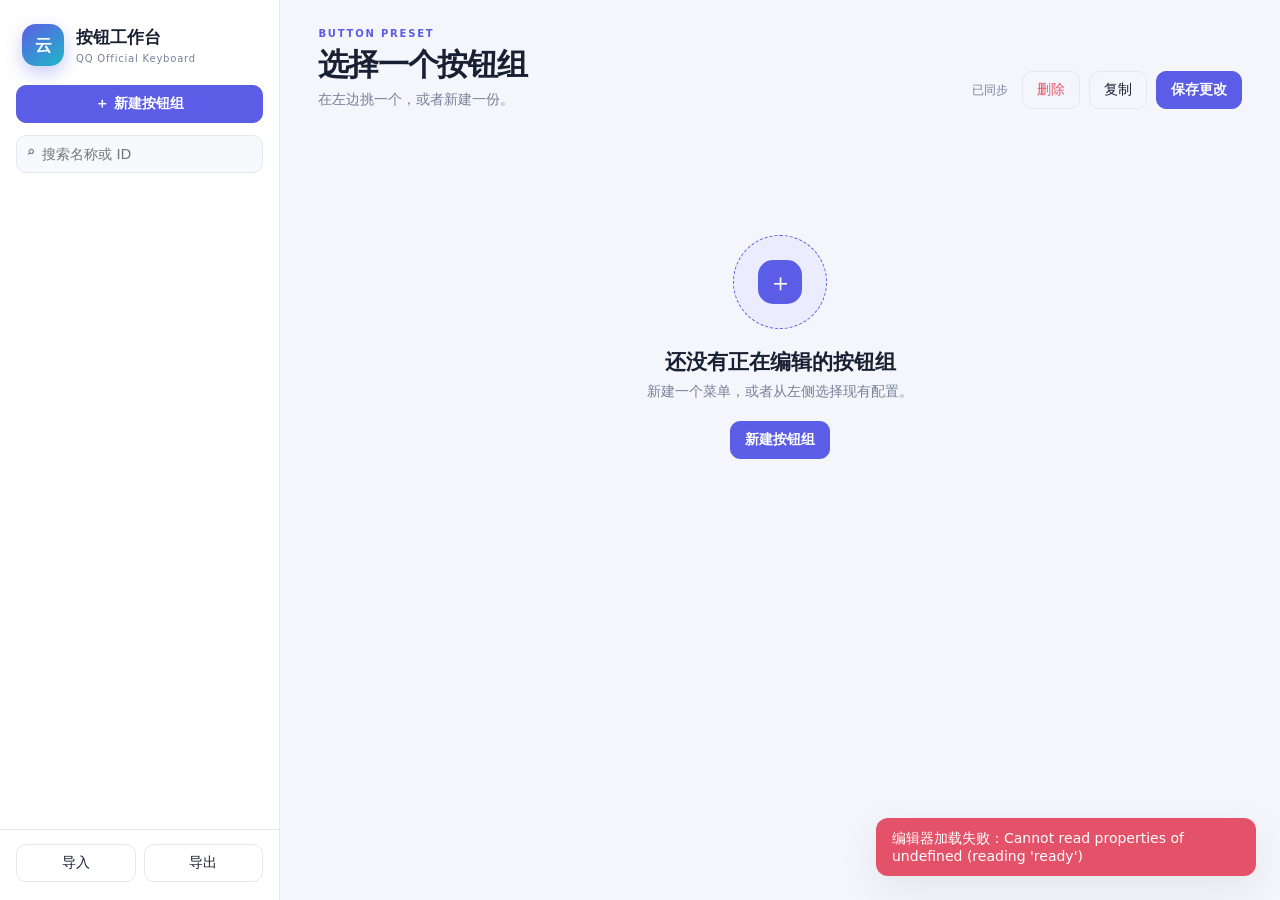
==== pages/button-studio/index.html @ 5c3b887e "feat: 新增素材库与选择用户，调整直接调用提示词限制 素材库 - 新增“素材库”插件页面：上传、查看、删除 QQ 官方素材库图片，显示额度与过期时间，上传后复制 qqbot-media:// 链接" ====
<!doctype html>
<html lang="zh-CN">
  <head>
    <meta charset="utf-8" />
    <meta name="viewport" content="width=device-width, initial-scale=1" />
    <title>按钮工作台</title>
    <link rel="stylesheet" href="./style.css" />
  </head>
  <body>
    <div class="app-shell">
      <aside class="sidebar">
        <div class="brand">
          <span class="brand-mark">云</span>
          <div>
            <strong>按钮工作台</strong>
            <small>QQ Official Keyboard</small>
          </div>
        </div>

        <div class="sidebar-actions">
          <button class="primary full" id="new-preset">＋ 新建按钮组</button>
          <label class="search-wrap">
            <span>⌕</span>
            <input id="search" placeholder="搜索名称或 ID" />
          </label>
        </div>

        <div class="preset-list" id="preset-list"></div>

        <div class="sidebar-footer">
          <button class="ghost" id="import-button">导入</button>
          <button class="ghost" id="export-button">导出</button>
          <input id="import-file" type="file" accept="application/json,.json" hidden />
        </div>
      </aside>

      <main class="workspace">
        <header class="topbar">
          <div>
            <div class="eyebrow">BUTTON PRESET</div>
            <h1 id="page-title">选择一个按钮组</h1>
            <p id="page-subtitle">在左边挑一个，或者新建一份。</p>
          </div>
          <div class="top-actions">
            <span class="save-state" id="save-state">已同步</span>
            <button class="danger ghost" id="delete-preset">删除</button>
            <button class="ghost" id="duplicate-preset">复制</button>
            <button class="primary" id="save-preset">保存更改</button>
          </div>
        </header>

        <div class="empty-state" id="empty-state">
          <div class="empty-orbit"><span>＋</span></div>
          <h2>还没有正在编辑的按钮组</h2>
          <p>新建一个菜单，或者从左侧选择现有配置。</p>
          <button class="primary" id="empty-new">新建按钮组</button>
        </div>

        <div class="editor-layout hidden" id="editor-layout">
          <section class="canvas-column">
            <div class="panel preset-fields">
              <div class="panel-heading">
                <div>
                  <span class="step">01</span>
                  <h2>基本信息</h2>
                </div>
                <div class="toggle-row">
                  <label class="switch-line">
                    <input id="preset-enabled" type="checkbox" />
                    <span>启用</span>
                  </label>
                  <label class="switch-line llm-switch">
                    <input id="preset-llm" type="checkbox" />
                    <span>允许 LLM 调用</span>
                  </label>
                </div>
              </div>
              <div class="field-grid">
                <label>
                  <span>按钮组名称</span>
                  <input id="preset-name" maxlength="64" placeholder="例如：群管理菜单" />
                </label>
                <label>
                  <span>按钮组 ID</span>
                  <input id="preset-id" maxlength="48" placeholder="group_menu" />
                </label>
                <label class="wide">
                  <span>用途说明</span>
                  <input id="preset-description" maxlength="240" placeholder="只在管理页和 LLM 工具说明里显示" />
                </label>
                <label class="wide">
                  <span>自定义指令（一行一个）</span>
                  <textarea id="preset-triggers" rows="2" placeholder="/导航&#10;/菜单"></textarea>
                </label>
                <label class="wide">
                  <span>Markdown 消息正文</span>
                  <textarea id="preset-content" maxlength="2000" rows="7" placeholder="# 欢迎使用&#10;**请选择下面的功能**"></textarea>
                  <small>用 <code>{{at}}</code> 艾特发起菜单的用户，OpenID 自动获取。预览支持 QQ 蓝字指令、艾特及子频道标签，悬停查看说明；表情显示为占位，实际效果以 QQ 为准。</small>
                </label>
                <div class="wide image-insert-row">
                  <button type="button" id="insert-mention">插入艾特发起用户</button>
                </div>
                <details class="wide command-insert">
                  <summary>插入蓝字快捷指令</summary>
                  <div class="field-grid">
                    <label class="wide">
                      <span>点击行为</span>
                      <select id="command-tag-type">
                        <option value="input">填入输入框（用户确认后发送）</option>
                        <option value="enter">直接发送（群聊、文字子频道不支持）</option>
                      </select>
                    </label>
                    <label class="wide">
                      <span>指令内容</span>
                      <input id="command-tag-text" maxlength="100" placeholder="例如：/插件菜单" />
                    </label>
                    <label>
                      <span>显示文字（可选）</span>
                      <input id="command-tag-show" maxlength="100" placeholder="例如：查看更多功能" />
                    </label>
                    <label>
                      <span>引用当前消息</span>
                      <select id="command-tag-reference">
                        <option value="false">不引用</option>
                        <option value="true">引用</option>
                      </select>
                    </label>
                    <div class="wide image-insert-row">
                      <button type="button" id="insert-command-tag">插入指令到正文光标处</button>
                      <small>直接填写中文和符号，会自动编码；直接发送类型不支持显示文字和引用。</small>
                    </div>
                  </div>
                </details>
                <label class="wide">
                  <span>菜单图片 URL（可选）</span>
                  <input id="preset-image-url" type="text" maxlength="1000" placeholder="https://example.com/menu.png" />
                  <small>填写后默认追加在正文末尾；要指定位置，把光标放进正文后点下方按钮。支持公网 HTTPS、素材库链接（qqbot-media://）和本机图片（local://文件名）。</small>
                </label>
                <label>
                  <span>图片宽度（像素）</span>
                  <input id="preset-image-width" type="number" min="1" max="4096" value="600" />
                </label>
                <label>
                  <span>图片高度（像素）</span>
                  <input id="preset-image-height" type="number" min="1" max="4096" value="300" />
                </label>
                <div class="wide image-insert-row">
                  <button type="button" id="pick-image">从素材库选择</button>
                  <button type="button" id="insert-image">插入图片到正文光标处</button>
                  <small>插入后会清空上面的 URL 输入框，避免同一张图重复显示。</small>
                </div>
              </div>
            </div>

            <div class="panel keyboard-panel">
              <div class="panel-heading">
                <div>
                  <span class="step">02</span>
                  <h2>按钮布局</h2>
                </div>
                <span class="limit-badge" id="limit-badge">最多 5 × 5</span>
              </div>
              <p class="panel-hint">点每行末尾的“＋ 按钮”新增按钮；选中按钮后，在“点击动作”里选择发送指令或原生回调。拖动按钮可换行。</p>
              <div class="phone-stage">
                <div class="phone-card">
                  <div class="message-preview markdown-preview" id="message-preview"></div>
                  <div class="keyboard-preview" id="keyboard-preview"></div>
                  <button class="add-row" id="add-row">＋ 添加一行</button>
                </div>
              </div>
            </div>

            <div class="usage-card">
              <div>
                <span class="usage-label">聊天中发送</span>
                <code id="usage-command">请先填写自定义指令</code>
              </div>
              <button class="copy-button" id="copy-command">复制</button>
            </div>
          </section>

          <aside class="inspector panel">
            <div class="inspector-empty" id="inspector-empty">
              <div class="inspector-icon">↖</div>
              <h3>选择一个按钮</h3>
              <p>点预览中的按钮，在这里编辑它的动作和权限。</p>
            </div>

            <div class="inspector-content hidden" id="inspector-content">
              <div class="inspector-title">
                <div>
                  <span class="step">03</span>
                  <h2>按钮设置</h2>
                </div>
                <button class="icon-danger" id="delete-button" title="删除按钮">×</button>
              </div>

              <div class="field-stack">
                <label>
                  <span>按钮文字</span>
                  <input id="button-label" maxlength="32" />
                </label>
                <label>
                  <span>点击后文字</span>
                  <input id="button-visited" maxlength="32" />
                </label>
                <label>
                  <span>视觉样式</span>
                  <select id="button-style">
                    <option value="0">灰色描边</option>
                    <option value="1">蓝色描边</option>
                    <option value="3">红色文字</option>
                    <option value="4">蓝色背景</option>
                  </select>
                </label>
                <label>
                  <span>点击动作</span>
                  <select id="button-action"></select>
                  <small id="action-hint"></small>
                </label>
                <label>
                  <span id="action-value-label">动作内容</span>
                  <textarea id="button-value" maxlength="1000" rows="4"></textarea>
                </label>
                <label class="switch-line hidden" id="llm-at-wrap">
                  <input id="llm-at-user" type="checkbox" />
                  <span>回复时艾特点击者</span>
                </label>
                <label>
                  <span>谁可以点击</span>
                  <select id="permission-type">
                    <option value="2">所有人</option>
                    <option value="1">仅 QQ 群管理员</option>
                    <option value="11">仅 AstrBot 管理员</option>
                    <option value="10">仅触发者本人</option>
                    <option value="0">指定用户 OpenID</option>
                    <option value="3">指定频道身份组</option>
                  </select>
                </label>
                <label class="hidden" id="permission-values-wrap">
                  <span id="permission-values-label">OpenID，一行一个</span>
                  <textarea id="permission-values" rows="4" placeholder="每行填写一个 ID"></textarea>
                </label>
                <div class="hidden" id="pick-users-wrap">
                  <button type="button" id="pick-users">选择用户</button>
                </div>
              </div>

              <div class="position-tools">
                <span>调整位置</span>
                <div>
                  <button data-move="up">↑ 上一行</button>
                  <button data-move="left">← 左移</button>
                  <button data-move="right">右移 →</button>
                  <button data-move="down">下一行 ↓</button>
                </div>
              </div>
            </div>
          </aside>
        </div>
      </main>
    </div>

    <div class="confirm-overlay hidden" id="confirm-overlay" role="dialog" aria-modal="true" aria-labelledby="confirm-title">
      <div class="confirm-card">
        <h3 id="confirm-title">确认操作</h3>
        <p id="confirm-message"></p>
        <div class="confirm-actions">
          <button type="button" id="confirm-cancel">取消</button>
          <button type="button" class="primary" id="confirm-accept">确定</button>
        </div>
      </div>
    </div>
    <div class="toast" id="toast" role="status"></div>
    <div class="loading" id="loading"><span></span><p>云云正在翻配置……</p></div>
    <script type="module" src="./app.js"></script>
  </body>
</html>
---- pages/button-studio/style.css ----
:root {
  color-scheme: light;
  --bg: #f4f6fb;
  --panel: #ffffff;
  --panel-soft: #f8f9fd;
  --text: #192033;
  --muted: #77809a;
  --line: #e5e8f1;
  --primary: #5b5de6;
  --primary-dark: #4547cc;
  --primary-soft: #ececff;
  --cyan: #20b8c7;
  --danger: #e45269;
  --shadow: 0 12px 38px rgba(32, 42, 79, 0.08);
  --radius: 18px;
}

[data-theme="dark"] {
  color-scheme: dark;
  --bg: #11131a;
  --panel: #191c26;
  --panel-soft: #202431;
  --text: #edf0fb;
  --muted: #929bb5;
  --line: #2d3242;
  --primary: #8587ff;
  --primary-dark: #7274ed;
  --primary-soft: #292b4f;
  --cyan: #41cad8;
  --danger: #ff7085;
  --shadow: 0 15px 45px rgba(0, 0, 0, 0.28);
}

* { box-sizing: border-box; }

body {
  margin: 0;
  min-width: 320px;
  min-height: 100vh;
  overflow-x: hidden;
  background: var(--bg);
  color: var(--text);
  font-family: Inter, "Microsoft YaHei", "PingFang SC", system-ui, sans-serif;
  font-size: 14px;
}

button, input, textarea, select { font: inherit; }
button { cursor: pointer; }

.app-shell { min-height: 100vh; display: grid; grid-template-columns: 280px 1fr; }
.sidebar {
  position: sticky;
  top: 0;
  height: 100vh;
  display: flex;
  flex-direction: column;
  background: var(--panel);
  border-right: 1px solid var(--line);
}

.brand { display: flex; gap: 12px; align-items: center; padding: 24px 22px 19px; }
.brand-mark {
  width: 42px; height: 42px; display: grid; place-items: center;
  border-radius: 14px; color: white; font-size: 17px; font-weight: 800;
  background: linear-gradient(145deg, var(--primary), var(--cyan));
  box-shadow: 0 7px 18px color-mix(in srgb, var(--primary) 32%, transparent);
}
.brand strong { display: block; font-size: 17px; }
.brand small { color: var(--muted); font-size: 10px; letter-spacing: .08em; }
.sidebar-actions { padding: 0 16px 14px; }

button {
  border: 1px solid var(--line); border-radius: 10px; padding: 9px 14px;
  color: var(--text); background: var(--panel); transition: .18s ease;
}
button:hover { transform: translateY(-1px); border-color: color-mix(in srgb, var(--primary) 45%, var(--line)); }
button:active { transform: translateY(0); }
.primary { border-color: var(--primary); background: var(--primary); color: white; font-weight: 700; }
.primary:hover { background: var(--primary-dark); }
.ghost { background: transparent; }
.danger { color: var(--danger); }
.full { width: 100%; }

.search-wrap {
  margin-top: 12px; display: flex; align-items: center; gap: 8px;
  padding: 0 11px; border: 1px solid var(--line); border-radius: 10px;
  background: var(--panel-soft); color: var(--muted);
}
.search-wrap input { width: 100%; padding: 10px 0; border: 0; outline: 0; background: transparent; color: var(--text); }
.preset-list { flex: 1; overflow-y: auto; padding: 2px 10px 18px; }
.preset-item {
  width: 100%; display: grid; grid-template-columns: 34px 1fr auto; gap: 10px;
  align-items: center; margin: 3px 0; padding: 11px 10px; text-align: left;
  border: 0; background: transparent;
}
.preset-item:hover { background: var(--panel-soft); transform: none; }
.preset-item.active { color: var(--primary); background: var(--primary-soft); }
.preset-icon { width: 34px; height: 34px; display: grid; place-items: center; border-radius: 10px; background: var(--panel-soft); }
.preset-item.active .preset-icon { color: white; background: var(--primary); }
.preset-copy { min-width: 0; }
.preset-copy strong, .preset-copy small { display: block; overflow: hidden; text-overflow: ellipsis; white-space: nowrap; }
.preset-copy strong { font-size: 13px; }
.preset-copy small { margin-top: 3px; color: var(--muted); font-size: 10px; }
.status-dot { width: 7px; height: 7px; border-radius: 50%; background: #aab1c2; }
.status-dot.on { background: #31c68b; box-shadow: 0 0 0 3px rgba(49,198,139,.13); }
.sidebar-footer { display: grid; grid-template-columns: 1fr 1fr; gap: 8px; padding: 14px 16px 18px; border-top: 1px solid var(--line); }

.workspace { min-width: 0; padding: 28px clamp(20px, 3vw, 46px) 50px; }
.topbar { display: flex; justify-content: space-between; align-items: flex-end; gap: 20px; max-width: 1380px; margin: 0 auto 24px; }
.eyebrow { color: var(--primary); font-size: 10px; font-weight: 800; letter-spacing: .18em; }
.topbar h1 { margin: 5px 0 5px; font-size: clamp(24px, 2.4vw, 34px); letter-spacing: -.04em; }
.topbar p { margin: 0; color: var(--muted); }
.top-actions { display: flex; gap: 9px; align-items: center; flex-wrap: wrap; justify-content: flex-end; }
.save-state { margin-right: 5px; color: var(--muted); font-size: 12px; }
.save-state.dirty { color: #e89b2f; }

.editor-layout { max-width: 1380px; margin: 0 auto; display: grid; grid-template-columns: minmax(540px, 1fr) 330px; gap: 22px; align-items: start; }
.canvas-column { min-width: 0; display: grid; gap: 20px; }
.panel { border: 1px solid var(--line); border-radius: var(--radius); background: var(--panel); box-shadow: var(--shadow); }
.preset-fields, .keyboard-panel { padding: 22px; }
.panel-heading, .inspector-title { display: flex; align-items: center; justify-content: space-between; gap: 16px; margin-bottom: 19px; }
.panel-heading > div:first-child, .inspector-title > div:first-child { display: flex; align-items: center; gap: 10px; }
.panel h2 { margin: 0; font-size: 17px; }
.step { display: grid; place-items: center; width: 26px; height: 26px; border-radius: 8px; background: var(--primary-soft); color: var(--primary); font-size: 10px; font-weight: 900; }
.toggle-row { display: flex; gap: 15px; }
.switch-line { display: inline-flex; gap: 7px; align-items: center; color: var(--muted); font-size: 12px; }
.switch-line input { accent-color: var(--primary); }
.llm-switch { color: var(--primary); }

.field-grid { display: grid; grid-template-columns: 1fr 1fr; gap: 16px; }
.field-grid .wide { grid-column: 1 / -1; }
.image-insert-row { display: flex; align-items: center; gap: 12px; flex-wrap: wrap; }
.image-insert-row small { color: var(--muted); }
.command-insert { padding: 12px; border: 1px solid var(--line); border-radius: 10px; }
.command-insert summary { cursor: pointer; color: var(--primary); }
.command-insert[open] summary { margin-bottom: 16px; }
label > span, .position-tools > span { display: block; margin-bottom: 7px; color: var(--muted); font-size: 11px; font-weight: 700; }
input, textarea, select {
  width: 100%; border: 1px solid var(--line); border-radius: 10px; padding: 10px 11px;
  outline: 0; color: var(--text); background: var(--panel-soft); resize: vertical;
}
input:focus, textarea:focus, select:focus { border-color: var(--primary); box-shadow: 0 0 0 3px color-mix(in srgb, var(--primary) 13%, transparent); }
.panel-hint { margin: -10px 0 18px 36px; color: var(--muted); font-size: 11px; }
.limit-badge { padding: 5px 9px; border-radius: 20px; color: var(--cyan); background: color-mix(in srgb, var(--cyan) 11%, transparent); font-size: 10px; font-weight: 800; }

.phone-stage { padding: 26px; border-radius: 15px; background: radial-gradient(circle at 50% 0, color-mix(in srgb, var(--primary) 14%, transparent), transparent 55%), var(--panel-soft); }
.phone-card { max-width: 510px; margin: auto; padding: 14px; border-radius: 18px; background: var(--panel); box-shadow: 0 9px 28px rgba(31,40,75,.1); }
.message-preview { min-height: 48px; margin-bottom: 12px; padding: 12px 14px; white-space: pre-wrap; border-radius: 13px 13px 13px 4px; color: var(--text); background: var(--panel-soft); line-height: 1.55; }
.markdown-preview { white-space: normal; overflow-wrap: anywhere; }
.markdown-preview :first-child { margin-top: 0; }
.markdown-preview :last-child { margin-bottom: 0; }
.markdown-preview p, .markdown-preview blockquote, .markdown-preview ul, .markdown-preview ol { margin: 0 0 10px; }
.markdown-preview h1, .markdown-preview h2, .markdown-preview h3 { margin: 10px 0 7px; line-height: 1.3; }
.markdown-preview h1 { font-size: 20px; }
.markdown-preview h2 { font-size: 17px; }
.markdown-preview h3 { font-size: 15px; }
.markdown-preview ul, .markdown-preview ol { padding-left: 22px; }
.markdown-preview blockquote { padding-left: 10px; border-left: 3px solid var(--line); color: var(--muted); }
.markdown-preview img { display: block; max-width: 100%; height: auto; margin: 8px 0; border-radius: 8px; }
.markdown-preview a { color: var(--primary); }
.markdown-preview .qq-tag-preview { color: #1685d9; cursor: help; white-space: pre-wrap; }
.markdown-preview code { padding: 1px 4px; border-radius: 4px; background: var(--panel); }
.keyboard-row { position: relative; display: grid; grid-template-columns: repeat(var(--count), minmax(0, 1fr)); gap: 7px; min-height: 40px; margin: 7px 0; padding: 2px; border-radius: 9px; }
.keyboard-row.drag-over { outline: 2px dashed var(--primary); background: var(--primary-soft); }
.preview-button { min-width: 0; overflow: hidden; text-overflow: ellipsis; white-space: nowrap; padding: 9px 7px; border-radius: 8px; font-size: 12px; }
.preview-button.style-0 { border-color: #bcc2cf; color: var(--text); background: transparent; }
.preview-button.style-1 { border-color: #4e8cf5; color: #397ae4; background: transparent; }
.preview-button.style-3 { border-color: #e8a2ab; color: #df4c61; background: transparent; }
.preview-button.style-4 { border-color: #4e8cf5; color: white; background: #4e8cf5; }
.preview-button.selected { outline: 3px solid color-mix(in srgb, var(--primary) 23%, transparent); outline-offset: 1px; }
.row-add { display: grid; place-items: center; min-height: 38px; padding: 0; border-style: dashed; color: var(--muted); background: transparent; }
.add-row { width: 100%; margin-top: 9px; border-style: dashed; color: var(--primary); background: var(--primary-soft); }

.usage-card { display: flex; justify-content: space-between; align-items: center; gap: 16px; padding: 16px 19px; border: 1px solid var(--line); border-radius: 14px; background: var(--panel); }
.usage-label { display: block; margin-bottom: 5px; color: var(--muted); font-size: 10px; font-weight: 700; }
.usage-card code { color: var(--primary); }
.copy-button { padding: 7px 11px; }

.inspector { position: sticky; top: 22px; min-height: 470px; padding: 21px; }
.inspector-empty { min-height: 420px; display: flex; flex-direction: column; justify-content: center; align-items: center; text-align: center; color: var(--muted); }
.inspector-empty h3 { margin: 12px 0 5px; color: var(--text); }
.inspector-empty p { max-width: 210px; margin: 0; line-height: 1.6; font-size: 12px; }
.inspector-icon { width: 50px; height: 50px; display: grid; place-items: center; border-radius: 16px; color: var(--primary); background: var(--primary-soft); font-size: 24px; }
.icon-danger { width: 30px; height: 30px; padding: 0; border: 0; border-radius: 8px; color: var(--danger); background: color-mix(in srgb, var(--danger) 9%, transparent); font-size: 20px; }
.field-stack { display: grid; gap: 14px; }
.field-stack small { display: block; min-height: 16px; margin-top: 5px; color: var(--muted); font-size: 10px; line-height: 1.5; }
.position-tools { margin-top: 20px; padding-top: 17px; border-top: 1px solid var(--line); }
.position-tools > div { display: grid; grid-template-columns: 1fr 1fr; gap: 7px; }
.position-tools button { padding: 7px 5px; color: var(--muted); font-size: 10px; background: var(--panel-soft); }

.confirm-overlay { position: fixed; z-index: 60; inset: 0; display: grid; place-items: center; padding: 20px; background: rgba(15, 19, 34, .55); }
.confirm-card { width: min(100%, 380px); padding: 23px; border-radius: 16px; background: var(--panel); box-shadow: var(--shadow); }
.confirm-card h3 { margin: 0 0 8px; }
.confirm-card p { margin: 0 0 20px; color: var(--muted); line-height: 1.6; }
.confirm-actions { display: flex; justify-content: flex-end; gap: 9px; }

.empty-state { max-width: 520px; margin: 14vh auto; text-align: center; }
.empty-state h2 { margin: 19px 0 7px; }
.empty-state p { margin: 0 0 20px; color: var(--muted); }
.empty-orbit { width: 94px; height: 94px; display: grid; place-items: center; margin: auto; border: 1px dashed var(--primary); border-radius: 50%; background: var(--primary-soft); }
.empty-orbit span { width: 44px; height: 44px; display: grid; place-items: center; border-radius: 15px; color: white; background: var(--primary); font-size: 25px; }

.toast { position: fixed; z-index: 20; right: 24px; bottom: 24px; max-width: min(380px, calc(100vw - 40px)); padding: 12px 16px; border-radius: 12px; color: white; background: #25304a; box-shadow: var(--shadow); opacity: 0; transform: translateY(15px); pointer-events: none; transition: .22s ease; }
.toast.show { opacity: 1; transform: translateY(0); }
.toast.error { background: var(--danger); }
.loading { position: fixed; z-index: 50; inset: 0; display: grid; place-content: center; justify-items: center; background: var(--bg); }
.loading span { width: 34px; height: 34px; border: 3px solid var(--line); border-top-color: var(--primary); border-radius: 50%; animation: spin .8s linear infinite; }
.loading p { color: var(--muted); }
@keyframes spin { to { transform: rotate(360deg); } }
.hidden { display: none !important; }

@media (max-width: 1280px) {
  .editor-layout { grid-template-columns: 1fr; }
  .inspector { position: static; min-height: 0; }
  .inspector-empty { min-height: 180px; }
}

@media (max-width: 760px) {
  .app-shell { display: block; }
  .sidebar { position: static; width: auto; height: auto; border-right: 0; border-bottom: 1px solid var(--line); }
  .brand { padding: 16px; }
  .sidebar-actions { display: grid; grid-template-columns: 150px 1fr; gap: 9px; padding-bottom: 10px; }
  .search-wrap { margin-top: 0; }
  .preset-list { display: flex; gap: 6px; overflow-x: auto; padding: 0 12px 12px; }
  .preset-item { min-width: 190px; }
  .sidebar-footer { display: none; }
  .workspace { padding: 18px 12px 40px; }
  .topbar { display: block; }
  .top-actions { justify-content: flex-start; margin-top: 16px; }
  .field-grid { grid-template-columns: 1fr; }
  .field-grid .wide { grid-column: auto; }
  .toggle-row { display: grid; gap: 7px; }
  .phone-stage { padding: 12px; }
  .preset-fields, .keyboard-panel, .inspector { padding: 16px; }
}

.media-picker { width: min(100%, 460px); max-height: min(80vh, 620px); overflow-y: auto; }
.media-picker-heading { margin: 14px 0 8px !important; color: var(--text) !important; font-weight: 700; }
.media-picker-list { display: grid; gap: 6px; }
.media-picker-list button { overflow: hidden; text-align: left; text-overflow: ellipsis; white-space: nowrap; }
.media-picker-list small { color: var(--muted); }

#pick-users-wrap { display: flex; justify-content: flex-end; margin-top: -4px; }
.user-picker { width: min(100%, 820px); max-height: min(88vh, 720px); overflow-y: auto; }
.user-picker-hint { margin-bottom: 14px !important; font-size: 12px; }
.user-picker-columns { display: grid; grid-template-columns: minmax(0, 5fr) minmax(0, 7fr); gap: 16px; margin-bottom: 16px; }
.user-picker-column { min-width: 0; }
.user-picker-heading { margin: 0 0 8px !important; color: var(--text) !important; font-weight: 700; }
.user-picker-search { display: flex; gap: 8px; }
.user-picker-search input { flex: 1; min-width: 0; padding: 8px 10px; border: 1px solid var(--line); border-radius: 10px; color: var(--text); background: var(--panel-soft); }
.user-picker-status { display: block; min-height: 18px; margin: 8px 0; color: var(--muted); font-size: 12px; }
.user-picker-list { display: grid; gap: 6px; max-height: 340px; overflow-y: auto; }
.user-picker-item { display: flex; gap: 9px; align-items: center; padding: 8px 10px; border: 1px solid var(--line); border-radius: 10px; background: var(--panel-soft); }
.user-picker-item.selectable { cursor: pointer; }
.user-picker-text { display: grid; flex: 1; min-width: 0; gap: 2px; }
.user-picker-text strong, .user-picker-text small { overflow: hidden; text-overflow: ellipsis; white-space: nowrap; }
.user-picker-text strong { font-size: 13px; }
.user-picker-text small, .user-picker-empty { color: var(--muted); font-size: 11px; }
.user-picker-remove { padding: 2px 8px; }
.user-picker-add { margin-top: 10px; max-width: 100%; overflow: hidden; text-overflow: ellipsis; white-space: nowrap; }
.user-picker-pager { display: flex; gap: 10px; align-items: center; justify-content: center; margin-top: 10px; }
.user-picker-pager small { color: var(--muted); }
@media (max-width: 680px) { .user-picker-columns { grid-template-columns: 1fr; } }
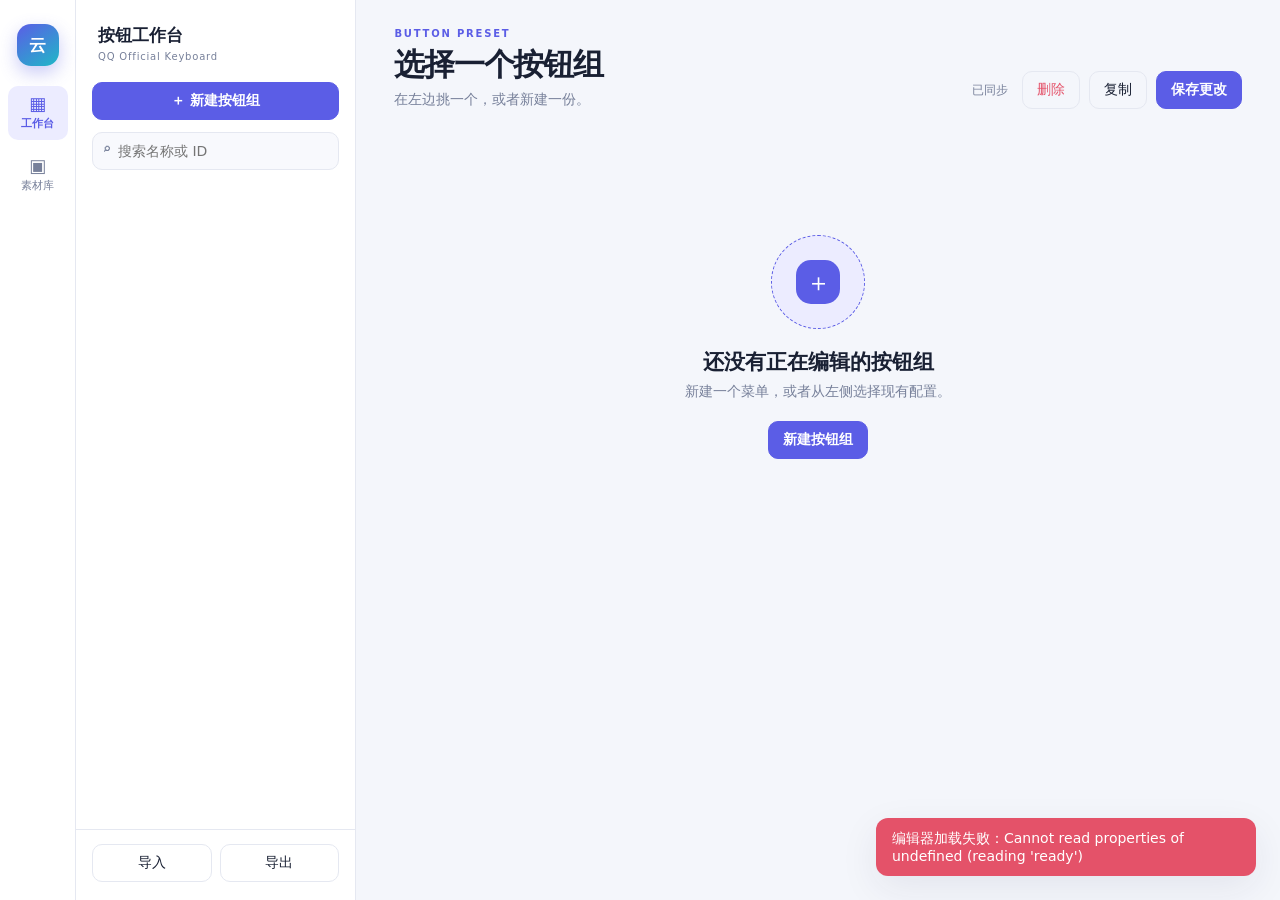
==== commit 5df519a7: "fix: 修复按钮回复艾特与预设正文被替换，合并素材库并改为光标处插入图片 - 直接调用回复与原生回调拒绝语改由 AstrBot 原生消息事件发送：抽出 build_interaction_event" ====
--- a/pages/button-studio/index.html
+++ b/pages/button-studio/index.html
@@ -7,258 +7,360 @@
     <link rel="stylesheet" href="./style.css" />
   </head>
   <body>
-    <div class="app-shell">
-      <aside class="sidebar">
-        <div class="brand">
-          <span class="brand-mark">云</span>
-          <div>
-            <strong>按钮工作台</strong>
-            <small>QQ Official Keyboard</small>
-          </div>
-        </div>
-
-        <div class="sidebar-actions">
-          <button class="primary full" id="new-preset">＋ 新建按钮组</button>
-          <label class="search-wrap">
-            <span>⌕</span>
-            <input id="search" placeholder="搜索名称或 ID" />
-          </label>
-        </div>
-
-        <div class="preset-list" id="preset-list"></div>
-
-        <div class="sidebar-footer">
-          <button class="ghost" id="import-button">导入</button>
-          <button class="ghost" id="export-button">导出</button>
-          <input id="import-file" type="file" accept="application/json,.json" hidden />
-        </div>
-      </aside>
-
-      <main class="workspace">
-        <header class="topbar">
-          <div>
-            <div class="eyebrow">BUTTON PRESET</div>
-            <h1 id="page-title">选择一个按钮组</h1>
-            <p id="page-subtitle">在左边挑一个，或者新建一份。</p>
-          </div>
-          <div class="top-actions">
-            <span class="save-state" id="save-state">已同步</span>
-            <button class="danger ghost" id="delete-preset">删除</button>
-            <button class="ghost" id="duplicate-preset">复制</button>
-            <button class="primary" id="save-preset">保存更改</button>
-          </div>
-        </header>
-
-        <div class="empty-state" id="empty-state">
-          <div class="empty-orbit"><span>＋</span></div>
-          <h2>还没有正在编辑的按钮组</h2>
-          <p>新建一个菜单，或者从左侧选择现有配置。</p>
-          <button class="primary" id="empty-new">新建按钮组</button>
-        </div>
-
-        <div class="editor-layout hidden" id="editor-layout">
-          <section class="canvas-column">
-            <div class="panel preset-fields">
-              <div class="panel-heading">
+    <div class="app-frame">
+      <nav class="nav-rail" aria-label="切换页面">
+        <span class="brand-mark">云</span>
+        <button type="button" class="nav-item active" data-view="studio" aria-pressed="true"><span aria-hidden="true">▦</span>工作台</button>
+        <button type="button" class="nav-item" data-view="media" aria-pressed="false"><span aria-hidden="true">▣</span>素材库</button>
+      </nav>
+      <div class="app-shell" id="studio-view">
+        <aside class="sidebar">
+          <div class="brand">
+            <div>
+              <strong>按钮工作台</strong>
+              <small>QQ Official Keyboard</small>
+            </div>
+          </div>
+
+          <div class="sidebar-actions">
+            <button class="primary full" id="new-preset">＋ 新建按钮组</button>
+            <label class="search-wrap">
+              <span>⌕</span>
+              <input id="search" placeholder="搜索名称或 ID" />
+            </label>
+          </div>
+
+          <div class="preset-list" id="preset-list"></div>
+
+          <div class="sidebar-footer">
+            <button class="ghost" id="import-button">导入</button>
+            <button class="ghost" id="export-button">导出</button>
+            <input id="import-file" type="file" accept="application/json,.json" hidden />
+          </div>
+        </aside>
+
+        <main class="workspace">
+          <header class="topbar">
+            <div>
+              <div class="eyebrow">BUTTON PRESET</div>
+              <h1 id="page-title">选择一个按钮组</h1>
+              <p id="page-subtitle">在左边挑一个，或者新建一份。</p>
+            </div>
+            <div class="top-actions">
+              <span class="save-state" id="save-state">已同步</span>
+              <button class="danger ghost" id="delete-preset">删除</button>
+              <button class="ghost" id="duplicate-preset">复制</button>
+              <button class="primary" id="save-preset">保存更改</button>
+            </div>
+          </header>
+
+          <div class="empty-state" id="empty-state">
+            <div class="empty-orbit"><span>＋</span></div>
+            <h2>还没有正在编辑的按钮组</h2>
+            <p>新建一个菜单，或者从左侧选择现有配置。</p>
+            <button class="primary" id="empty-new">新建按钮组</button>
+          </div>
+
+          <div class="editor-layout hidden" id="editor-layout">
+            <section class="canvas-column">
+              <div class="panel preset-fields">
+                <div class="panel-heading">
+                  <div>
+                    <span class="step">01</span>
+                    <h2>基本信息</h2>
+                  </div>
+                  <div class="toggle-row">
+                    <label class="switch-line">
+                      <input id="preset-enabled" type="checkbox" />
+                      <span>启用</span>
+                    </label>
+                    <label class="switch-line llm-switch">
+                      <input id="preset-llm" type="checkbox" />
+                      <span>允许 LLM 调用</span>
+                    </label>
+                  </div>
+                </div>
+                <div class="field-grid">
+                  <label>
+                    <span>按钮组名称</span>
+                    <input id="preset-name" maxlength="64" placeholder="例如：群管理菜单" />
+                  </label>
+                  <label>
+                    <span>按钮组 ID</span>
+                    <input id="preset-id" maxlength="48" placeholder="group_menu" />
+                  </label>
+                  <label class="wide">
+                    <span>用途说明</span>
+                    <input id="preset-description" maxlength="240" placeholder="只在管理页和 LLM 工具说明里显示" />
+                  </label>
+                  <div class="wide list-block">
+                    <span class="field-label">自定义指令</span>
+                    <div id="preset-triggers"></div>
+                  </div>
+                  <label class="wide">
+                    <span>Markdown 消息正文</span>
+                    <textarea id="preset-content" maxlength="2000" rows="7" placeholder="# 欢迎使用&#10;**请选择下面的功能**"></textarea>
+                    <small>用 <code>{{at}}</code> 艾特发起菜单的用户，OpenID 自动获取。预览支持 QQ 蓝字指令、艾特及子频道标签，悬停查看说明；表情显示为占位，实际效果以 QQ 为准。</small>
+                  </label>
+                  <div class="wide image-insert-row">
+                    <button type="button" id="insert-mention">插入艾特发起用户</button>
+                  </div>
+                  <details class="wide command-insert">
+                    <summary>插入蓝字快捷指令</summary>
+                    <div class="field-grid">
+                      <label class="wide">
+                        <span>点击行为</span>
+                        <select id="command-tag-type">
+                          <option value="input">填入输入框（用户确认后发送）</option>
+                          <option value="enter">直接发送（群聊、文字子频道不支持）</option>
+                        </select>
+                      </label>
+                      <label class="wide">
+                        <span>指令内容</span>
+                        <input id="command-tag-text" maxlength="100" placeholder="例如：/插件菜单" />
+                      </label>
+                      <label>
+                        <span>显示文字（可选）</span>
+                        <input id="command-tag-show" maxlength="100" placeholder="例如：查看更多功能" />
+                      </label>
+                      <label>
+                        <span>引用当前消息</span>
+                        <select id="command-tag-reference">
+                          <option value="false">不引用</option>
+                          <option value="true">引用</option>
+                        </select>
+                      </label>
+                      <div class="wide image-insert-row">
+                        <button type="button" id="insert-command-tag">插入指令到正文光标处</button>
+                        <small>直接填写中文和符号，会自动编码；直接发送类型不支持显示文字和引用。</small>
+                      </div>
+                    </div>
+                  </details>
+                  <details class="wide command-insert" id="image-insert">
+                    <summary>插入图片</summary>
+                    <div class="field-grid">
+                      <div class="wide image-source">
+                        <span class="field-label">图片来源</span>
+                        <div class="segmented" id="image-source-tabs" role="group" aria-label="图片来源">
+                          <button type="button" data-source="url">公网链接</button>
+                          <button type="button" data-source="media">素材库</button>
+                          <button type="button" data-source="local">本机图片</button>
+                        </div>
+                        <div class="image-source-row" data-panel="url">
+                          <input id="preset-image-url" type="text" maxlength="1000" placeholder="https://example.com/menu.png" aria-label="公网图片链接" />
+                        </div>
+                        <div class="image-source-row" data-panel="media">
+                          <input id="preset-image-media" type="text" maxlength="1000" placeholder="qqbot-media://image/v1/…" aria-label="素材库链接" />
+                          <button type="button" id="pick-image">从素材库选择</button>
+                        </div>
+                        <div class="image-source-row" data-panel="local">
+                          <div class="locked-input">
+                            <span class="locked-prefix" title="固定目录，不能更改">🔒 images /</span>
+                            <select id="preset-image-local" aria-label="选择本机图片"></select>
+                          </div>
+                          <button type="button" id="refresh-local">刷新</button>
+                        </div>
+                        <small id="image-source-hint"></small>
+                      </div>
+                      <label>
+                        <span>图片宽度（像素）</span>
+                        <input id="preset-image-width" type="number" min="1" max="4096" value="600" />
+                      </label>
+                      <label>
+                        <span>图片高度（像素）</span>
+                        <input id="preset-image-height" type="number" min="1" max="4096" value="300" />
+                      </label>
+                      <div class="wide image-insert-row">
+                        <button type="button" id="insert-image">插入图片到正文光标处</button>
+                        <small>先在正文里点一下要放图片的位置；插入后会清空这里的选择。</small>
+                      </div>
+                    </div>
+                  </details>
+                </div>
+              </div>
+
+              <div class="panel keyboard-panel">
+                <div class="panel-heading">
+                  <div>
+                    <span class="step">02</span>
+                    <h2>按钮布局</h2>
+                  </div>
+                  <span class="limit-badge" id="limit-badge">最多 5 × 5</span>
+                </div>
+                <p class="panel-hint">点每行末尾的“＋ 按钮”新增按钮；选中按钮后，在“点击动作”里选择发送指令或原生回调。拖动按钮可换行。</p>
+                <div class="phone-stage">
+                  <div class="phone-card">
+                    <div class="message-preview markdown-preview" id="message-preview"></div>
+                    <div class="keyboard-preview" id="keyboard-preview"></div>
+                    <button class="add-row" id="add-row">＋ 添加一行</button>
+                  </div>
+                </div>
+              </div>
+
+              <div class="usage-card">
                 <div>
-                  <span class="step">01</span>
-                  <h2>基本信息</h2>
-                </div>
-                <div class="toggle-row">
-                  <label class="switch-line">
-                    <input id="preset-enabled" type="checkbox" />
-                    <span>启用</span>
-                  </label>
-                  <label class="switch-line llm-switch">
-                    <input id="preset-llm" type="checkbox" />
-                    <span>允许 LLM 调用</span>
-                  </label>
-                </div>
-              </div>
-              <div class="field-grid">
-                <label>
-                  <span>按钮组名称</span>
-                  <input id="preset-name" maxlength="64" placeholder="例如：群管理菜单" />
-                </label>
-                <label>
-                  <span>按钮组 ID</span>
-                  <input id="preset-id" maxlength="48" placeholder="group_menu" />
-                </label>
-                <label class="wide">
-                  <span>用途说明</span>
-                  <input id="preset-description" maxlength="240" placeholder="只在管理页和 LLM 工具说明里显示" />
-                </label>
-                <label class="wide">
-                  <span>自定义指令（一行一个）</span>
-                  <textarea id="preset-triggers" rows="2" placeholder="/导航&#10;/菜单"></textarea>
-                </label>
-                <label class="wide">
-                  <span>Markdown 消息正文</span>
-                  <textarea id="preset-content" maxlength="2000" rows="7" placeholder="# 欢迎使用&#10;**请选择下面的功能**"></textarea>
-                  <small>用 <code>{{at}}</code> 艾特发起菜单的用户，OpenID 自动获取。预览支持 QQ 蓝字指令、艾特及子频道标签，悬停查看说明；表情显示为占位，实际效果以 QQ 为准。</small>
-                </label>
-                <div class="wide image-insert-row">
-                  <button type="button" id="insert-mention">插入艾特发起用户</button>
-                </div>
-                <details class="wide command-insert">
-                  <summary>插入蓝字快捷指令</summary>
-                  <div class="field-grid">
-                    <label class="wide">
-                      <span>点击行为</span>
-                      <select id="command-tag-type">
-                        <option value="input">填入输入框（用户确认后发送）</option>
-                        <option value="enter">直接发送（群聊、文字子频道不支持）</option>
-                      </select>
-                    </label>
-                    <label class="wide">
-                      <span>指令内容</span>
-                      <input id="command-tag-text" maxlength="100" placeholder="例如：/插件菜单" />
-                    </label>
-                    <label>
-                      <span>显示文字（可选）</span>
-                      <input id="command-tag-show" maxlength="100" placeholder="例如：查看更多功能" />
-                    </label>
-                    <label>
-                      <span>引用当前消息</span>
-                      <select id="command-tag-reference">
-                        <option value="false">不引用</option>
-                        <option value="true">引用</option>
-                      </select>
-                    </label>
-                    <div class="wide image-insert-row">
-                      <button type="button" id="insert-command-tag">插入指令到正文光标处</button>
-                      <small>直接填写中文和符号，会自动编码；直接发送类型不支持显示文字和引用。</small>
-                    </div>
-                  </div>
-                </details>
-                <label class="wide">
-                  <span>菜单图片 URL（可选）</span>
-                  <input id="preset-image-url" type="text" maxlength="1000" placeholder="https://example.com/menu.png" />
-                  <small>填写后默认追加在正文末尾；要指定位置，把光标放进正文后点下方按钮。支持公网 HTTPS、素材库链接（qqbot-media://）和本机图片（local://文件名）。</small>
-                </label>
-                <label>
-                  <span>图片宽度（像素）</span>
-                  <input id="preset-image-width" type="number" min="1" max="4096" value="600" />
-                </label>
-                <label>
-                  <span>图片高度（像素）</span>
-                  <input id="preset-image-height" type="number" min="1" max="4096" value="300" />
-                </label>
-                <div class="wide image-insert-row">
-                  <button type="button" id="pick-image">从素材库选择</button>
-                  <button type="button" id="insert-image">插入图片到正文光标处</button>
-                  <small>插入后会清空上面的 URL 输入框，避免同一张图重复显示。</small>
-                </div>
-              </div>
-            </div>
-
-            <div class="panel keyboard-panel">
-              <div class="panel-heading">
-                <div>
-                  <span class="step">02</span>
-                  <h2>按钮布局</h2>
-                </div>
-                <span class="limit-badge" id="limit-badge">最多 5 × 5</span>
-              </div>
-              <p class="panel-hint">点每行末尾的“＋ 按钮”新增按钮；选中按钮后，在“点击动作”里选择发送指令或原生回调。拖动按钮可换行。</p>
-              <div class="phone-stage">
-                <div class="phone-card">
-                  <div class="message-preview markdown-preview" id="message-preview"></div>
-                  <div class="keyboard-preview" id="keyboard-preview"></div>
-                  <button class="add-row" id="add-row">＋ 添加一行</button>
-                </div>
-              </div>
-            </div>
-
-            <div class="usage-card">
-              <div>
-                <span class="usage-label">聊天中发送</span>
-                <code id="usage-command">请先填写自定义指令</code>
-              </div>
-              <button class="copy-button" id="copy-command">复制</button>
-            </div>
-          </section>
-
-          <aside class="inspector panel">
-            <div class="inspector-empty" id="inspector-empty">
-              <div class="inspector-icon">↖</div>
-              <h3>选择一个按钮</h3>
-              <p>点预览中的按钮，在这里编辑它的动作和权限。</p>
-            </div>
-
-            <div class="inspector-content hidden" id="inspector-content">
-              <div class="inspector-title">
-                <div>
-                  <span class="step">03</span>
-                  <h2>按钮设置</h2>
-                </div>
-                <button class="icon-danger" id="delete-button" title="删除按钮">×</button>
-              </div>
-
-              <div class="field-stack">
-                <label>
-                  <span>按钮文字</span>
-                  <input id="button-label" maxlength="32" />
-                </label>
-                <label>
-                  <span>点击后文字</span>
-                  <input id="button-visited" maxlength="32" />
-                </label>
-                <label>
-                  <span>视觉样式</span>
-                  <select id="button-style">
-                    <option value="0">灰色描边</option>
-                    <option value="1">蓝色描边</option>
-                    <option value="3">红色文字</option>
-                    <option value="4">蓝色背景</option>
-                  </select>
-                </label>
-                <label>
-                  <span>点击动作</span>
-                  <select id="button-action"></select>
-                  <small id="action-hint"></small>
-                </label>
-                <label>
-                  <span id="action-value-label">动作内容</span>
-                  <textarea id="button-value" maxlength="1000" rows="4"></textarea>
-                </label>
-                <label class="switch-line hidden" id="llm-at-wrap">
-                  <input id="llm-at-user" type="checkbox" />
-                  <span>回复时艾特点击者</span>
-                </label>
-                <label>
-                  <span>谁可以点击</span>
-                  <select id="permission-type">
-                    <option value="2">所有人</option>
-                    <option value="1">仅 QQ 群管理员</option>
-                    <option value="11">仅 AstrBot 管理员</option>
-                    <option value="10">仅触发者本人</option>
-                    <option value="0">指定用户 OpenID</option>
-                    <option value="3">指定频道身份组</option>
-                  </select>
-                </label>
-                <label class="hidden" id="permission-values-wrap">
-                  <span id="permission-values-label">OpenID，一行一个</span>
-                  <textarea id="permission-values" rows="4" placeholder="每行填写一个 ID"></textarea>
-                </label>
-                <div class="hidden" id="pick-users-wrap">
-                  <button type="button" id="pick-users">选择用户</button>
-                </div>
-              </div>
-
-              <div class="position-tools">
-                <span>调整位置</span>
-                <div>
-                  <button data-move="up">↑ 上一行</button>
-                  <button data-move="left">← 左移</button>
-                  <button data-move="right">右移 →</button>
-                  <button data-move="down">下一行 ↓</button>
-                </div>
-              </div>
-            </div>
-          </aside>
-        </div>
-      </main>
+                  <span class="usage-label">聊天中发送</span>
+                  <code id="usage-command">请先填写自定义指令</code>
+                </div>
+                <button class="copy-button" id="copy-command">复制</button>
+              </div>
+            </section>
+
+            <aside class="inspector panel">
+              <div class="inspector-empty" id="inspector-empty">
+                <div class="inspector-icon">↖</div>
+                <h3>选择一个按钮</h3>
+                <p>点预览中的按钮，在这里编辑它的动作和权限。</p>
+              </div>
+
+              <div class="inspector-content hidden" id="inspector-content">
+                <div class="inspector-title">
+                  <div>
+                    <span class="step">03</span>
+                    <h2>按钮设置</h2>
+                  </div>
+                  <button class="icon-danger" id="delete-button" title="删除按钮">×</button>
+                </div>
+
+                <div class="field-stack">
+                  <label>
+                    <span>按钮文字</span>
+                    <input id="button-label" maxlength="32" />
+                  </label>
+                  <label>
+                    <span>点击后文字</span>
+                    <input id="button-visited" maxlength="32" />
+                  </label>
+                  <label>
+                    <span>视觉样式</span>
+                    <select id="button-style">
+                      <option value="0">灰色描边</option>
+                      <option value="1">蓝色描边</option>
+                      <option value="3">红色文字</option>
+                      <option value="4">蓝色背景</option>
+                    </select>
+                  </label>
+                  <label>
+                    <span>点击动作</span>
+                    <select id="button-action"></select>
+                    <small id="action-hint"></small>
+                  </label>
+                  <label>
+                    <span id="action-value-label">动作内容</span>
+                    <textarea id="button-value" maxlength="1000" rows="4"></textarea>
+                  </label>
+                  <label class="switch-line hidden" id="llm-at-wrap">
+                    <input id="llm-at-user" type="checkbox" />
+                    <span>回复时艾特点击者</span>
+                  </label>
+                  <label>
+                    <span>谁可以点击</span>
+                    <select id="permission-type">
+                      <option value="2">所有人</option>
+                      <option value="1">仅 QQ 群管理员</option>
+                      <option value="11">仅 AstrBot 管理员</option>
+                      <option value="10">仅触发者本人</option>
+                      <option value="0">指定用户 OpenID</option>
+                      <option value="3">指定频道身份组</option>
+                    </select>
+                  </label>
+                  <div class="hidden list-block" id="permission-values-wrap">
+                    <span class="field-label" id="permission-values-label">指定用户 OpenID</span>
+                    <div id="permission-values"></div>
+                  </div>
+                  <label class="switch-line hidden" id="intercept-wrap">
+                    <input id="permission-intercept" type="checkbox" />
+                    <span>由插件拦截：所有人都能点，没权限的人收到拒绝语</span>
+                  </label>
+                  <div class="hidden list-block" id="deny-wrap">
+                    <span class="field-label">拒绝语（随机发一条）</span>
+                    <div id="deny-replies"></div>
+                    <small id="deny-hint"></small>
+                  </div>
+                </div>
+
+                <div class="position-tools">
+                  <span>调整位置</span>
+                  <div>
+                    <button data-move="up">↑ 上一行</button>
+                    <button data-move="left">← 左移</button>
+                    <button data-move="right">右移 →</button>
+                    <button data-move="down">下一行 ↓</button>
+                  </div>
+                </div>
+              </div>
+            </aside>
+          </div>
+        </main>
+      </div>
+
+      <div class="app-shell hidden" id="media-view">
+        <aside class="sidebar">
+          <div class="brand">
+            <div>
+              <strong>素材库</strong>
+              <small>QQ Media Library</small>
+            </div>
+          </div>
+          <div class="sidebar-actions ml-actions">
+            <input id="ml-upload-input" type="file" accept="image/png,image/jpeg,image/gif,image/webp" hidden />
+            <button type="button" class="primary full" id="ml-upload">＋ 上传图片</button>
+            <label class="ml-bot hidden" id="ml-bot-wrap">
+              <span>上传到机器人</span>
+              <select id="ml-bot-select" aria-label="选择机器人"></select>
+            </label>
+          </div>
+          <div class="preset-list ml-nav">
+            <button type="button" class="preset-item" data-target="ml-media-section">
+              <span class="preset-icon" aria-hidden="true">☁</span>
+              <span class="preset-copy"><strong>QQ 素材库</strong><small id="ml-quota">已用 - / 100</small></span>
+            </button>
+            <button type="button" class="preset-item" data-target="ml-local-section">
+              <span class="preset-icon" aria-hidden="true">▤</span>
+              <span class="preset-copy"><strong>本机图片</strong><small id="ml-local-count">- 张</small></span>
+            </button>
+          </div>
+          <p class="ml-side-hint">素材链接只对上传它的机器人有效，90 天内没被消息使用会自动过期。</p>
+        </aside>
+
+        <main class="workspace">
+          <header class="topbar">
+            <div>
+              <div class="eyebrow">MEDIA LIBRARY</div>
+              <h1>素材库</h1>
+              <p>上传到 QQ 官方图床后得到素材链接，可直接插入菜单正文，无需公网地址。</p>
+            </div>
+            <div class="top-actions">
+              <button type="button" class="ghost" id="ml-refresh">刷新</button>
+            </div>
+          </header>
+          <div class="ml-content">
+            <section class="panel ml-panel" id="ml-media-section">
+              <div class="ml-heading">
+                <h2>QQ 素材库</h2>
+                <small>链接只对上传它的机器人有效；90 天内没被消息使用会自动过期，每次使用重新计时。</small>
+              </div>
+              <div class="ml-grid" id="ml-media-grid"></div>
+              <div class="ml-empty hidden" id="ml-media-empty">素材库还没有图片，点左上角上传一张吧。</div>
+              <button type="button" class="ml-more hidden" id="ml-more">加载更多</button>
+            </section>
+            <section class="panel ml-panel" id="ml-local-section">
+              <div class="ml-heading">
+                <h2>本机图片</h2>
+                <small>每次发送时临时上传、发完即删，不长期占用素材库额度。</small>
+              </div>
+              <div class="ml-path" title="固定目录，不能更改">
+                <span class="ml-path-lock">🔒 固定目录</span>
+                <code id="ml-local-dir">-</code>
+                <button type="button" id="ml-copy-dir">复制路径</button>
+              </div>
+              <p class="ml-path-hint">目录位置由插件固定，不能更改；把图片直接放进这个文件夹即可，不支持子文件夹。菜单里只需选文件名，<code>local://</code> 前缀会自动加上。</p>
+              <div class="ml-grid" id="ml-local-grid"></div>
+              <div class="ml-empty hidden" id="ml-local-empty">文件夹里还没有图片（支持 png、jpg、gif、webp，单张 10MB 以内）。</div>
+            </section>
+          </div>
+        </main>
+      </div>
     </div>
 
     <div class="confirm-overlay hidden" id="confirm-overlay" role="dialog" aria-modal="true" aria-labelledby="confirm-title">
--- a/pages/button-studio/style.css
+++ b/pages/button-studio/style.css
@@ -11,6 +11,7 @@
   --primary-soft: #ececff;
   --cyan: #20b8c7;
   --danger: #e45269;
+  --warn: #e89b2f;
   --shadow: 0 12px 38px rgba(32, 42, 79, 0.08);
   --radius: 18px;
 }
@@ -28,6 +29,7 @@
   --primary-soft: #292b4f;
   --cyan: #41cad8;
   --danger: #ff7085;
+  --warn: #f2b35b;
   --shadow: 0 15px 45px rgba(0, 0, 0, 0.28);
 }
 
@@ -47,7 +49,22 @@
 button, input, textarea, select { font: inherit; }
 button { cursor: pointer; }
 
-.app-shell { min-height: 100vh; display: grid; grid-template-columns: 280px 1fr; }
+/* 最左侧的视图切换栏：工作台 / 素材库，切换时侧边栏和主区域一起换。 */
+.app-frame { min-height: 100vh; display: grid; grid-template-columns: 76px minmax(0, 1fr); }
+.nav-rail {
+  position: sticky; top: 0; z-index: 5; height: 100vh;
+  display: flex; flex-direction: column; align-items: center; gap: 8px;
+  padding: 24px 0; background: var(--panel); border-right: 1px solid var(--line);
+}
+.nav-rail .brand-mark { margin-bottom: 12px; }
+.nav-item {
+  width: 60px; display: grid; justify-items: center; gap: 3px; padding: 9px 0;
+  border: 0; background: transparent; color: var(--muted); font-size: 11px;
+}
+.nav-item span { font-size: 18px; line-height: 1; }
+.nav-item:hover { transform: none; color: var(--text); background: var(--panel-soft); }
+.nav-item.active { color: var(--primary); background: var(--primary-soft); font-weight: 700; }
+.app-shell { min-height: 100vh; display: grid; grid-template-columns: 280px minmax(0, 1fr); }
 .sidebar {
   position: sticky;
   top: 0;
@@ -75,6 +92,7 @@
 }
 button:hover { transform: translateY(-1px); border-color: color-mix(in srgb, var(--primary) 45%, var(--line)); }
 button:active { transform: translateY(0); }
+button:disabled { cursor: not-allowed; opacity: .55; transform: none; }
 .primary { border-color: var(--primary); background: var(--primary); color: white; font-weight: 700; }
 .primary:hover { background: var(--primary-dark); }
 .ghost { background: transparent; }
@@ -125,6 +143,9 @@
 .toggle-row { display: flex; gap: 15px; }
 .switch-line { display: inline-flex; gap: 7px; align-items: center; color: var(--muted); font-size: 12px; }
 .switch-line input { accent-color: var(--primary); }
+.switch-line > span { display: inline; margin: 0; color: inherit; font-size: inherit; font-weight: inherit; }
+/* 全局输入框是整行宽度，勾选框需要恢复原始尺寸，否则会挤掉旁边的文字。 */
+input[type="checkbox"] { width: auto; flex: none; padding: 0; accent-color: var(--primary); }
 .llm-switch { color: var(--primary); }
 
 .field-grid { display: grid; grid-template-columns: 1fr 1fr; gap: 16px; }
@@ -216,6 +237,11 @@
 }
 
 @media (max-width: 760px) {
+  .app-frame { display: block; }
+  .nav-rail { height: auto; flex-direction: row; gap: 6px; padding: 8px 12px; border-right: 0; border-bottom: 1px solid var(--line); }
+  .nav-rail .brand-mark { width: 34px; height: 34px; margin: 0 6px 0 0; border-radius: 11px; font-size: 14px; }
+  .nav-item { width: auto; display: flex; gap: 6px; padding: 8px 12px; font-size: 13px; }
+  .nav-item span { font-size: 14px; }
   .app-shell { display: block; }
   .sidebar { position: static; width: auto; height: auto; border-right: 0; border-bottom: 1px solid var(--line); }
   .brand { padding: 16px; }
@@ -234,13 +260,46 @@
   .preset-fields, .keyboard-panel, .inspector { padding: 16px; }
 }
 
-.media-picker { width: min(100%, 460px); max-height: min(80vh, 620px); overflow-y: auto; }
-.media-picker-heading { margin: 14px 0 8px !important; color: var(--text) !important; font-weight: 700; }
-.media-picker-list { display: grid; gap: 6px; }
-.media-picker-list button { overflow: hidden; text-align: left; text-overflow: ellipsis; white-space: nowrap; }
-.media-picker-list small { color: var(--muted); }
-
-#pick-users-wrap { display: flex; justify-content: flex-end; margin-top: -4px; }
+.media-picker { width: min(100%, 640px); max-height: min(85vh, 680px); overflow-y: auto; }
+.media-picker-head { display: flex; gap: 12px; align-items: center; justify-content: space-between; margin-bottom: 6px; }
+.media-picker-head h3 { margin: 0 !important; }
+.media-picker-bot { width: auto; max-width: 60%; }
+.media-picker-status { display: block; min-height: 18px; margin: 6px 0 10px; color: var(--muted); font-size: 12px; }
+.media-picker-grid { display: grid; grid-template-columns: repeat(auto-fill, minmax(140px, 1fr)); gap: 10px; margin-bottom: 16px; }
+.media-picker-item { display: grid; gap: 4px; padding: 8px; text-align: left; }
+.media-picker-item strong { overflow: hidden; text-overflow: ellipsis; white-space: nowrap; font-size: 12px; }
+.media-picker-item small { color: var(--muted); font-size: 11px; }
+.media-picker-item.soon small { color: #e89b2f; }
+.media-picker-item.expired { cursor: not-allowed; opacity: .6; }
+.media-picker-item.expired small { color: var(--danger); font-weight: 700; }
+.media-picker-item.expired:hover { transform: none; border-color: var(--line); }
+.media-picker-thumb { display: grid; place-items: center; aspect-ratio: 4 / 3; overflow: hidden; border-radius: 8px; background: var(--panel-soft); }
+.media-picker-thumb img { width: 100%; height: 100%; object-fit: contain; }
+
+/* 列表字段：页面上用标签预览，弹窗里逐条编辑。 */
+.list-block > .field-label { display: block; margin-bottom: 7px; }
+.list-field { display: flex; gap: 10px; align-items: center; justify-content: space-between; min-height: 42px; padding: 7px 8px 7px 11px; border: 1px solid var(--line); border-radius: 10px; background: var(--panel-soft); }
+.list-field-preview { display: flex; flex: 1; flex-wrap: wrap; gap: 6px; min-width: 0; }
+.list-field-empty { color: var(--muted); font-size: 12px; }
+.list-chip { max-width: 100%; overflow: hidden; padding: 3px 8px; border-radius: 6px; background: var(--primary-soft); color: var(--primary); font-size: 11px; font-weight: 700; text-overflow: ellipsis; white-space: nowrap; }
+.list-chip.more { background: var(--line); color: var(--muted); }
+.list-field-actions { display: flex; flex: none; gap: 6px; }
+.list-field-actions button { padding: 6px 11px; font-size: 12px; }
+.list-dialog { width: min(100%, 560px); max-height: min(85vh, 640px); display: flex; flex-direction: column; }
+.list-dialog-hint { margin-bottom: 14px !important; font-size: 12px; }
+.list-dialog-add { display: flex; gap: 8px; }
+.list-dialog-add input { flex: 1; min-width: 0; padding: 8px 10px; }
+.list-dialog-add button, .list-dialog-batch-actions button { flex: none; white-space: nowrap; }
+.list-dialog-batch { display: grid; gap: 8px; margin-top: 10px; }
+.list-dialog-batch-actions { display: flex; justify-content: flex-end; gap: 8px; }
+.list-dialog-status { display: block; margin: 10px 0 6px; color: var(--muted); font-size: 11px; }
+.list-dialog-items { display: grid; flex: 1; gap: 6px; min-height: 120px; max-height: 340px; margin-bottom: 16px; overflow-y: auto; align-content: start; }
+.list-dialog-item { display: flex; gap: 6px; align-items: center; }
+.list-dialog-item input { flex: 1; min-width: 0; padding: 7px 10px; }
+.list-dialog-text { flex: 1; min-width: 0; padding: 8px 11px; overflow: hidden; text-align: left; text-overflow: ellipsis; white-space: nowrap; background: var(--panel-soft); }
+.list-dialog-icon { flex: none; width: 32px; padding: 6px 0; color: var(--muted); }
+.list-dialog-icon:hover { color: var(--danger); }
+.list-dialog-empty { padding: 30px 10px; color: var(--muted); font-size: 12px; text-align: center; }
 .user-picker { width: min(100%, 820px); max-height: min(88vh, 720px); overflow-y: auto; }
 .user-picker-hint { margin-bottom: 14px !important; font-size: 12px; }
 .user-picker-columns { display: grid; grid-template-columns: minmax(0, 5fr) minmax(0, 7fr); gap: 16px; margin-bottom: 16px; }
@@ -261,3 +320,58 @@
 .user-picker-pager { display: flex; gap: 10px; align-items: center; justify-content: center; margin-top: 10px; }
 .user-picker-pager small { color: var(--muted); }
 @media (max-width: 680px) { .user-picker-columns { grid-template-columns: 1fr; } }
+
+.image-source { display: grid; gap: 9px; }
+.field-label { color: var(--muted); font-size: 11px; font-weight: 700; }
+.segmented { display: inline-flex; justify-self: start; overflow: hidden; border: 1px solid var(--line); border-radius: 10px; background: var(--panel-soft); }
+.segmented button { padding: 7px 14px; border: 0; border-radius: 0; background: transparent; color: var(--muted); font-size: 12px; }
+.segmented button + button { border-left: 1px solid var(--line); }
+.segmented button:hover { transform: none; color: var(--text); }
+.segmented button.active { background: var(--primary-soft); color: var(--primary); font-weight: 700; }
+.image-source-row { display: flex; gap: 8px; align-items: stretch; }
+.image-source-row > input { flex: 1; min-width: 0; }
+.image-source-row > button { white-space: nowrap; }
+.locked-input { display: flex; flex: 1; min-width: 0; overflow: hidden; border: 1px solid var(--line); border-radius: 10px; background: var(--panel-soft); }
+.locked-input:focus-within { border-color: var(--primary); }
+.locked-prefix { display: flex; align-items: center; padding: 0 11px; border-right: 1px solid var(--line); background: var(--bg); color: var(--muted); font-family: ui-monospace, Consolas, monospace; font-size: 12px; white-space: nowrap; user-select: none; cursor: not-allowed; }
+.locked-input select { flex: 1; min-width: 0; border: 0; border-radius: 0; box-shadow: none !important; font-family: ui-monospace, Consolas, monospace; }
+#image-source-hint { color: var(--muted); font-size: 11px; line-height: 1.6; word-break: break-all; }
+/* 结果区固定最小高度，搜索结果变少或为空时弹窗不跟着忽高忽低。 */
+.user-picker-results { min-height: 300px; align-content: start; }
+
+/* 素材库视图 */
+.ml-actions { display: grid; gap: 10px; }
+.ml-bot { display: grid; gap: 5px; color: var(--muted); font-size: 12px; }
+.ml-nav .preset-item small.full { color: var(--danger); font-weight: 700; }
+.ml-side-hint { margin: 0; padding: 14px 18px 20px; border-top: 1px solid var(--line); color: var(--muted); font-size: 11px; line-height: 1.6; }
+.ml-content { display: grid; grid-template-columns: minmax(0, 1fr); gap: 20px; max-width: 1380px; margin: 0 auto; }
+.ml-panel { padding: 20px; scroll-margin-top: 16px; }
+.ml-heading { display: grid; gap: 4px; margin-bottom: 14px; }
+.ml-heading small, .ml-path-hint { color: var(--muted); font-size: 12px; line-height: 1.6; }
+.ml-grid { display: grid; grid-template-columns: repeat(auto-fill, minmax(190px, 1fr)); gap: 14px; }
+.ml-card { display: flex; flex-direction: column; min-width: 0; overflow: hidden; border: 1px solid var(--line); border-radius: 14px; background: var(--panel-soft); }
+.ml-thumb { aspect-ratio: 4 / 3; display: grid; place-items: center; background: var(--bg); color: var(--muted); font-size: 12px; }
+.ml-thumb img { width: 100%; height: 100%; object-fit: contain; }
+.ml-card-body { display: grid; gap: 4px; padding: 10px 11px 0; }
+.ml-card-body strong { overflow: hidden; text-overflow: ellipsis; white-space: nowrap; font-size: 13px; }
+.ml-card-body small { color: var(--muted); font-size: 11px; }
+.ml-card-body small.warn { color: var(--warn); }
+.ml-card-body small.danger { color: var(--danger); font-weight: 700; }
+.ml-fixed-prefix { color: var(--muted); font-weight: 400; }
+.ml-card-actions { display: flex; gap: 7px; padding: 10px 11px 11px; }
+.ml-card-actions button { flex: 1; padding: 6px 8px; font-size: 12px; }
+.ml-empty { padding: 26px; border: 1px dashed var(--line); border-radius: 14px; text-align: center; color: var(--muted); }
+.ml-more { display: block; margin: 14px auto 0; }
+.ml-path { display: flex; gap: 8px; align-items: center; margin-bottom: 6px; }
+.ml-path-lock { flex: none; padding: 7px 10px; border-radius: 9px; background: var(--primary-soft); color: var(--primary); font-size: 12px; font-weight: 700; white-space: nowrap; }
+.ml-path code { flex: 1; min-width: 0; overflow-x: auto; padding: 8px 10px; border: 1px dashed var(--line); border-radius: 9px; background: var(--panel-soft); color: var(--muted); white-space: nowrap; font-size: 12px; user-select: all; }
+.ml-path button { flex: none; white-space: nowrap; }
+.ml-path-hint { margin: 0 0 14px; }
+.ml-path-hint code { padding: 1px 5px; border-radius: 5px; background: var(--panel-soft); }
+@media (max-width: 760px) {
+  .ml-nav { display: none; }
+  .ml-side-hint { display: none; }
+  .ml-actions { grid-template-columns: 1fr; }
+  .ml-panel { padding: 16px; }
+  .ml-grid { grid-template-columns: repeat(auto-fill, minmax(150px, 1fr)); }
+}
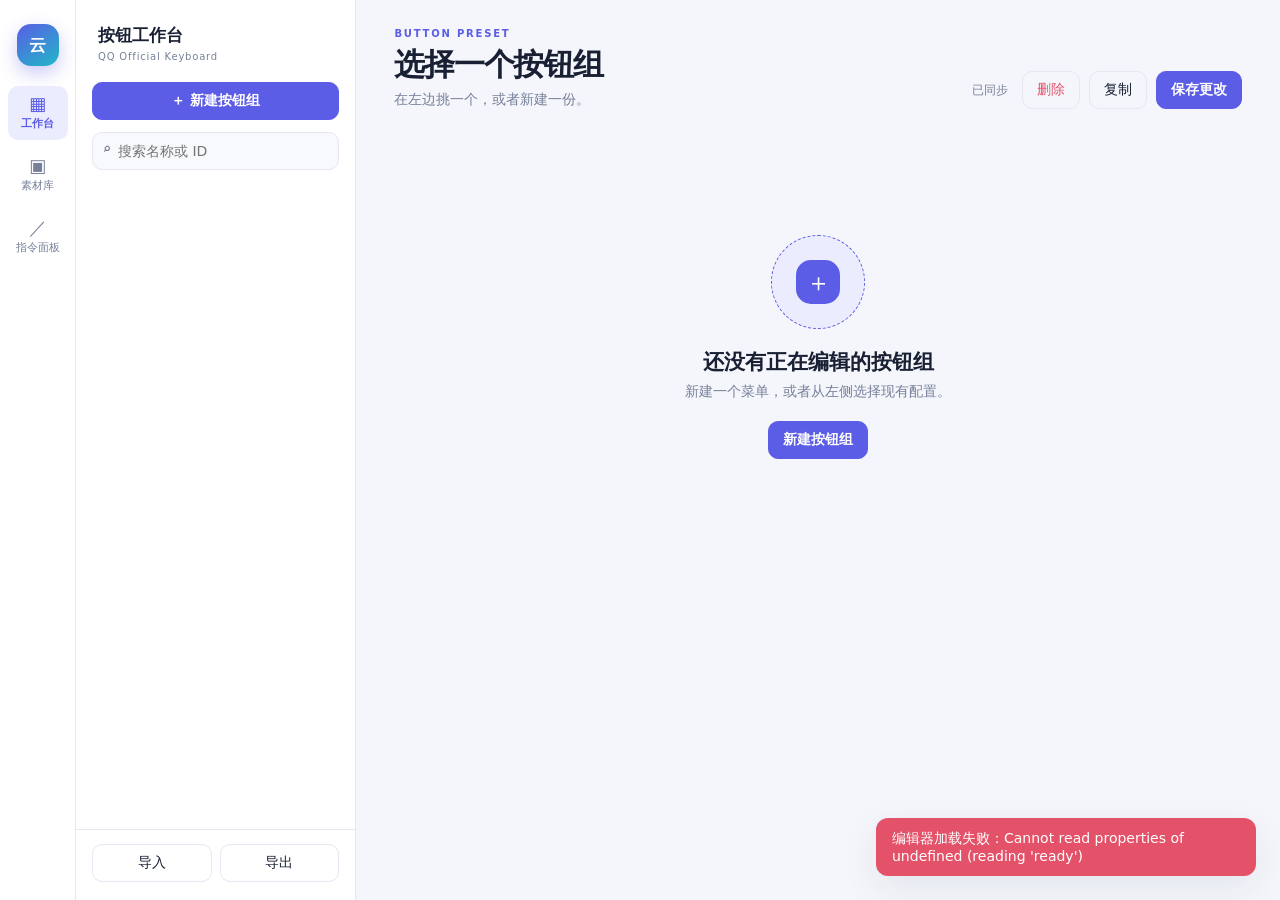
==== commit 78a6a788: "feat: v2.2.0 指令面板与选择机器人 - 新增“指令面板”页面，管理用户输入 / 时弹出的 QQ 官方指令面板（/v2/panels），界面参照开放平台管理端：每个面板最多 20 条指令、每" ====
--- a/pages/button-studio/index.html
+++ b/pages/button-studio/index.html
@@ -12,6 +12,7 @@
         <span class="brand-mark">云</span>
         <button type="button" class="nav-item active" data-view="studio" aria-pressed="true"><span aria-hidden="true">▦</span>工作台</button>
         <button type="button" class="nav-item" data-view="media" aria-pressed="false"><span aria-hidden="true">▣</span>素材库</button>
+        <button type="button" class="nav-item" data-view="panels" aria-pressed="false"><span aria-hidden="true">／</span>指令面板</button>
       </nav>
       <div class="app-shell" id="studio-view">
         <aside class="sidebar">
@@ -291,6 +292,10 @@
               </div>
             </aside>
           </div>
+          <div class="save-bar hidden" id="save-bar" role="status">
+            <span><i></i>有未保存更改<small class="save-bar-key"><kbd>Ctrl</kbd> + <kbd>S</kbd></small></span>
+            <button type="button" class="primary" id="save-bar-button">保存更改</button>
+          </div>
         </main>
       </div>
 
@@ -301,14 +306,6 @@
               <strong>素材库</strong>
               <small>QQ Media Library</small>
             </div>
-          </div>
-          <div class="sidebar-actions ml-actions">
-            <input id="ml-upload-input" type="file" accept="image/png,image/jpeg,image/gif,image/webp" hidden />
-            <button type="button" class="primary full" id="ml-upload">＋ 上传图片</button>
-            <label class="ml-bot hidden" id="ml-bot-wrap">
-              <span>上传到机器人</span>
-              <select id="ml-bot-select" aria-label="选择机器人"></select>
-            </label>
           </div>
           <div class="preset-list ml-nav">
             <button type="button" class="preset-item" data-target="ml-media-section">
@@ -328,7 +325,7 @@
             <div>
               <div class="eyebrow">MEDIA LIBRARY</div>
               <h1>素材库</h1>
-              <p>上传到 QQ 官方图床后得到素材链接，可直接插入菜单正文，无需公网地址。</p>
+              <p>图片可以放在 QQ 官方素材库，也可以放在本机目录，两者都能插入菜单正文，无需公网地址。</p>
             </div>
             <div class="top-actions">
               <button type="button" class="ghost" id="ml-refresh">刷新</button>
@@ -337,27 +334,136 @@
           <div class="ml-content">
             <section class="panel ml-panel" id="ml-media-section">
               <div class="ml-heading">
-                <h2>QQ 素材库</h2>
-                <small>链接只对上传它的机器人有效；90 天内没被消息使用会自动过期，每次使用重新计时。</small>
+                <div>
+                  <h2>QQ 素材库</h2>
+                  <small>存在 QQ 云端，链接只对上传它的机器人有效；90 天内没被消息使用会自动过期，每次使用重新计时。</small>
+                </div>
+                <div class="ml-heading-actions">
+                  <button type="button" class="bot-switch" id="ml-bot" aria-label="选择机器人"></button>
+                  <input id="ml-upload-input" type="file" accept="image/png,image/jpeg,image/gif,image/webp" hidden />
+                  <button type="button" class="primary" id="ml-upload">＋ 上传到 QQ 素材库</button>
+                </div>
               </div>
               <div class="ml-grid" id="ml-media-grid"></div>
-              <div class="ml-empty hidden" id="ml-media-empty">素材库还没有图片，点左上角上传一张吧。</div>
+              <div class="ml-empty hidden" id="ml-media-empty">素材库还没有图片，点右上角上传一张吧。</div>
               <button type="button" class="ml-more hidden" id="ml-more">加载更多</button>
             </section>
             <section class="panel ml-panel" id="ml-local-section">
               <div class="ml-heading">
-                <h2>本机图片</h2>
-                <small>每次发送时临时上传、发完即删，不长期占用素材库额度。</small>
+                <div>
+                  <h2>本机图片</h2>
+                  <small>存在 AstrBot 所在机器的固定目录里，每次发送时临时上传、发完即删，不长期占用素材库额度。</small>
+                </div>
+                <div class="ml-heading-actions">
+                  <input id="ml-local-upload-input" type="file" accept="image/png,image/jpeg,image/gif,image/webp" hidden />
+                  <button type="button" class="primary" id="ml-local-upload">＋ 上传到本机目录</button>
+                </div>
               </div>
               <div class="ml-path" title="固定目录，不能更改">
                 <span class="ml-path-lock">🔒 固定目录</span>
                 <code id="ml-local-dir">-</code>
                 <button type="button" id="ml-copy-dir">复制路径</button>
               </div>
-              <p class="ml-path-hint">目录位置由插件固定，不能更改；把图片直接放进这个文件夹即可，不支持子文件夹。菜单里只需选文件名，<code>local://</code> 前缀会自动加上。</p>
+              <p class="ml-path-hint">目录位置由插件固定，不能更改；可以点上方按钮上传，也可以把图片直接放进这个文件夹，不支持子文件夹；重名时自动加序号，不会覆盖已有图片。菜单里只需选文件名，<code>local://</code> 前缀会自动加上。</p>
+              <p class="ml-skipped hidden" id="ml-local-skipped"></p>
               <div class="ml-grid" id="ml-local-grid"></div>
-              <div class="ml-empty hidden" id="ml-local-empty">文件夹里还没有图片（支持 png、jpg、gif、webp，单张 10MB 以内）。</div>
+              <div class="ml-empty hidden" id="ml-local-empty">文件夹里还没有图片，点右上角上传一张吧（支持 png、jpg、gif、webp，单张 10MB 以内）。</div>
             </section>
+          </div>
+        </main>
+      </div>
+
+      <div class="app-shell hidden" id="panels-view">
+        <aside class="sidebar">
+          <div class="brand">
+            <div>
+              <strong>指令面板</strong>
+              <small>QQ Command Panel</small>
+            </div>
+          </div>
+          <div class="sidebar-actions cp-sidebar-actions">
+            <button type="button" class="bot-switch full" id="cp-bot" aria-label="选择机器人"></button>
+            <button type="button" class="primary full" id="cp-new">＋ 新建面板</button>
+          </div>
+          <div class="preset-list" id="cp-list"></div>
+          <p class="ml-side-hint" id="cp-side-hint">用户在 QQ 里输入“/”会弹出指令面板。面板直接保存在 QQ 服务器上，每个机器人最多 20 个。</p>
+        </aside>
+
+        <main class="workspace">
+          <header class="topbar">
+            <div>
+              <div class="eyebrow">COMMAND PANEL</div>
+              <h1 id="cp-title">指令面板</h1>
+              <p id="cp-subtitle">在左边选一个面板，或者新建一个。</p>
+            </div>
+            <div class="top-actions">
+              <span class="save-state" id="cp-save-state"></span>
+              <button type="button" class="ghost" id="cp-refresh">刷新</button>
+              <button type="button" class="danger ghost hidden" id="cp-delete">删除面板</button>
+              <button type="button" class="primary hidden" id="cp-save">保存到 QQ</button>
+            </div>
+          </header>
+
+          <div class="empty-state" id="cp-empty">
+            <div class="empty-orbit"><span>／</span></div>
+            <h2 id="cp-empty-title">还没有选择面板</h2>
+            <p id="cp-empty-text">新建一个指令面板，或者从左侧选择 QQ 上已有的面板。</p>
+          </div>
+
+          <div class="ml-content hidden" id="cp-editor">
+            <section class="panel ml-panel">
+              <div class="ml-heading">
+                <div>
+                  <h2>生效范围</h2>
+                  <small id="cp-scope-hint">选择面板在哪种会话里出现、对谁出现。</small>
+                </div>
+              </div>
+              <div class="field-grid">
+                <label>
+                  <span>生效场景</span>
+                  <select id="cp-scope">
+                    <option value="c2c">单聊（好友私聊）</option>
+                    <option value="group">群聊</option>
+                    <option value="channel">文字子频道</option>
+                    <option value="dm">频道私信</option>
+                  </select>
+                </label>
+                <label>
+                  <span>对谁生效</span>
+                  <select id="cp-target-type">
+                    <option value="all">所有人</option>
+                    <option value="specific">指定对象</option>
+                  </select>
+                </label>
+                <div class="wide list-block hidden" id="cp-targets-wrap">
+                  <span class="field-label" id="cp-targets-label">指定群</span>
+                  <div id="cp-targets"></div>
+                  <small class="cp-note" id="cp-targets-hint"></small>
+                </div>
+                <label class="wide">
+                  <span>备注（只在后台显示，用户看不到）</span>
+                  <input id="cp-remark" maxlength="255" placeholder="例如：主群专用" />
+                </label>
+              </div>
+            </section>
+
+            <section class="panel ml-panel">
+              <div class="ml-heading">
+                <div>
+                  <h2>指令列表 <span class="limit-badge" id="cp-count">0 / 20</span></h2>
+                  <small>用户输入“/”或 @机器人 时弹出，配置顺序就是用户看到的顺序。</small>
+                </div>
+                <div class="ml-heading-actions">
+                  <button type="button" class="primary" id="cp-add-item">＋ 添加指令</button>
+                </div>
+              </div>
+              <div class="cp-items" id="cp-items"></div>
+            </section>
+          </div>
+
+          <div class="save-bar hidden" id="cp-save-bar" role="status">
+            <span><i></i>有未保存到 QQ 的修改<small class="save-bar-key"><kbd>Ctrl</kbd> + <kbd>S</kbd></small></span>
+            <button type="button" class="primary" id="cp-save-bar-button">保存到 QQ</button>
           </div>
         </main>
       </div>
--- a/pages/button-studio/style.css
+++ b/pages/button-studio/style.css
@@ -145,7 +145,7 @@
 .switch-line input { accent-color: var(--primary); }
 .switch-line > span { display: inline; margin: 0; color: inherit; font-size: inherit; font-weight: inherit; }
 /* 全局输入框是整行宽度，勾选框需要恢复原始尺寸，否则会挤掉旁边的文字。 */
-input[type="checkbox"] { width: auto; flex: none; padding: 0; accent-color: var(--primary); }
+input[type="checkbox"], input[type="radio"] { width: auto; flex: none; padding: 0; accent-color: var(--primary); }
 .llm-switch { color: var(--primary); }
 
 .field-grid { display: grid; grid-template-columns: 1fr 1fr; gap: 16px; }
@@ -210,6 +210,8 @@
 .position-tools button { padding: 7px 5px; color: var(--muted); font-size: 10px; background: var(--panel-soft); }
 
 .confirm-overlay { position: fixed; z-index: 60; inset: 0; display: grid; place-items: center; padding: 20px; background: rgba(15, 19, 34, .55); }
+/* 共用确认框可能从其他弹窗里打开，必须盖在所有弹窗上面；提示条再高一层，弹窗打开时也看得清。 */
+#confirm-overlay { z-index: 70; }
 .confirm-card { width: min(100%, 380px); padding: 23px; border-radius: 16px; background: var(--panel); box-shadow: var(--shadow); }
 .confirm-card h3 { margin: 0 0 8px; }
 .confirm-card p { margin: 0 0 20px; color: var(--muted); line-height: 1.6; }
@@ -221,9 +223,16 @@
 .empty-orbit { width: 94px; height: 94px; display: grid; place-items: center; margin: auto; border: 1px dashed var(--primary); border-radius: 50%; background: var(--primary-soft); }
 .empty-orbit span { width: 44px; height: 44px; display: grid; place-items: center; border-radius: 15px; color: white; background: var(--primary); font-size: 25px; }
 
-.toast { position: fixed; z-index: 20; right: 24px; bottom: 24px; max-width: min(380px, calc(100vw - 40px)); padding: 12px 16px; border-radius: 12px; color: white; background: #25304a; box-shadow: var(--shadow); opacity: 0; transform: translateY(15px); pointer-events: none; transition: .22s ease; }
+.toast { position: fixed; z-index: 90; right: 24px; bottom: 24px; max-width: min(380px, calc(100vw - 40px)); padding: 12px 16px; border-radius: 12px; color: white; background: #25304a; box-shadow: var(--shadow); opacity: 0; transform: translateY(15px); pointer-events: none; transition: .22s ease; }
 .toast.show { opacity: 1; transform: translateY(0); }
 .toast.error { background: var(--danger); }
+/* 悬浮保存条贴在工作区底部，提示框相应上移，避免挡住保存按钮。 */
+.save-bar { position: sticky; z-index: 10; bottom: 18px; display: flex; gap: 16px; align-items: center; justify-content: space-between; width: fit-content; max-width: 100%; margin: 24px auto 0; padding: 8px 8px 8px 18px; border: 1px solid var(--line); border-radius: 14px; background: var(--panel); box-shadow: var(--shadow); }
+.save-bar span { display: flex; gap: 6px; align-items: center; color: var(--muted); font-size: 13px; white-space: nowrap; }
+.save-bar i { width: 8px; height: 8px; margin-right: 4px; border-radius: 50%; background: #e89b2f; }
+.save-bar-key { margin-left: 8px; font-size: 11px; }
+.save-bar kbd { padding: 1px 6px; border: 1px solid var(--line); border-radius: 5px; background: var(--panel-soft); font: inherit; font-size: 11px; }
+body.save-bar-open .toast { bottom: 88px; }
 .loading { position: fixed; z-index: 50; inset: 0; display: grid; place-content: center; justify-items: center; background: var(--bg); }
 .loading span { width: 34px; height: 34px; border: 3px solid var(--line); border-top-color: var(--primary); border-radius: 50%; animation: spin .8s linear infinite; }
 .loading p { color: var(--muted); }
@@ -253,6 +262,8 @@
   .workspace { padding: 18px 12px 40px; }
   .topbar { display: block; }
   .top-actions { justify-content: flex-start; margin-top: 16px; }
+  .save-bar { width: auto; bottom: 12px; }
+  .save-bar-key { display: none; }
   .field-grid { grid-template-columns: 1fr; }
   .field-grid .wide { grid-column: auto; }
   .toggle-row { display: grid; gap: 7px; }
@@ -266,6 +277,7 @@
 .media-picker-bot { width: auto; max-width: 60%; }
 .media-picker-status { display: block; min-height: 18px; margin: 6px 0 10px; color: var(--muted); font-size: 12px; }
 .media-picker-grid { display: grid; grid-template-columns: repeat(auto-fill, minmax(140px, 1fr)); gap: 10px; margin-bottom: 16px; }
+.media-picker-more { display: block; margin: -4px auto 16px; }
 .media-picker-item { display: grid; gap: 4px; padding: 8px; text-align: left; }
 .media-picker-item strong { overflow: hidden; text-overflow: ellipsis; white-space: nowrap; font-size: 12px; }
 .media-picker-item small { color: var(--muted); font-size: 11px; }
@@ -340,13 +352,13 @@
 .user-picker-results { min-height: 300px; align-content: start; }
 
 /* 素材库视图 */
-.ml-actions { display: grid; gap: 10px; }
-.ml-bot { display: grid; gap: 5px; color: var(--muted); font-size: 12px; }
 .ml-nav .preset-item small.full { color: var(--danger); font-weight: 700; }
 .ml-side-hint { margin: 0; padding: 14px 18px 20px; border-top: 1px solid var(--line); color: var(--muted); font-size: 11px; line-height: 1.6; }
 .ml-content { display: grid; grid-template-columns: minmax(0, 1fr); gap: 20px; max-width: 1380px; margin: 0 auto; }
 .ml-panel { padding: 20px; scroll-margin-top: 16px; }
-.ml-heading { display: grid; gap: 4px; margin-bottom: 14px; }
+.ml-heading { display: flex; justify-content: space-between; align-items: flex-start; gap: 14px; margin-bottom: 14px; }
+.ml-heading > div:first-child { display: grid; gap: 4px; min-width: 0; }
+.ml-heading-actions { display: flex; flex: none; gap: 8px; align-items: center; }
 .ml-heading small, .ml-path-hint { color: var(--muted); font-size: 12px; line-height: 1.6; }
 .ml-grid { display: grid; grid-template-columns: repeat(auto-fill, minmax(190px, 1fr)); gap: 14px; }
 .ml-card { display: flex; flex-direction: column; min-width: 0; overflow: hidden; border: 1px solid var(--line); border-radius: 14px; background: var(--panel-soft); }
@@ -367,11 +379,79 @@
 .ml-path code { flex: 1; min-width: 0; overflow-x: auto; padding: 8px 10px; border: 1px dashed var(--line); border-radius: 9px; background: var(--panel-soft); color: var(--muted); white-space: nowrap; font-size: 12px; user-select: all; }
 .ml-path button { flex: none; white-space: nowrap; }
 .ml-path-hint { margin: 0 0 14px; }
+.ml-skipped { margin: 0 0 14px; padding: 9px 12px; border: 1px solid color-mix(in srgb, var(--warn) 45%, var(--line)); border-radius: 10px; background: color-mix(in srgb, var(--warn) 10%, var(--panel)); color: var(--text); font-size: 12px; line-height: 1.6; overflow-wrap: anywhere; }
 .ml-path-hint code { padding: 1px 5px; border-radius: 5px; background: var(--panel-soft); }
 @media (max-width: 760px) {
   .ml-nav { display: none; }
   .ml-side-hint { display: none; }
-  .ml-actions { grid-template-columns: 1fr; }
+  .ml-heading { flex-direction: column; }
+  .ml-heading-actions { width: 100%; flex-wrap: wrap; }
+  .ml-heading-actions select { max-width: none; flex: 1; }
   .ml-panel { padding: 16px; }
   .ml-grid { grid-template-columns: repeat(auto-fill, minmax(150px, 1fr)); }
 }
+
+/* 指令面板视图：列表按场景分组，编辑区和“添加指令”弹窗仿照 QQ 开放平台管理端。 */
+.cp-sidebar-actions { display: grid; gap: 8px; }
+.cp-group-title { margin: 12px 8px 4px; color: var(--muted); font-size: 11px; font-weight: 800; letter-spacing: .06em; }
+.cp-group-error { margin: 4px 8px 8px; color: var(--danger); font-size: 11px; line-height: 1.5; }
+.cp-group-error.muted { color: var(--muted); }
+.cp-note { display: block; margin-top: 6px; color: var(--muted); font-size: 11px; line-height: 1.5; }
+.cp-items { display: grid; gap: 10px; }
+.cp-items-empty { display: grid; justify-items: center; gap: 6px; width: 100%; padding: 34px 16px; border: 1px dashed var(--line); border-radius: 14px; background: transparent; color: var(--text); }
+.cp-items-empty:hover { border-color: var(--primary); transform: none; }
+.cp-items-empty small { color: var(--muted); }
+.cp-empty-plus { width: 44px; height: 44px; display: grid; place-items: center; margin-bottom: 6px; border-radius: 13px; color: var(--primary); background: var(--primary-soft); font-size: 24px; }
+.cp-item { display: flex; gap: 12px; align-items: center; padding: 12px 14px; border: 1px solid var(--line); border-radius: 12px; background: var(--panel-soft); }
+.cp-item-icon { flex: none; width: 34px; height: 34px; display: grid; place-items: center; border-radius: 10px; background: var(--panel); }
+.cp-item-text { display: grid; flex: 1; min-width: 0; gap: 3px; }
+.cp-item-text strong { display: flex; gap: 6px; align-items: center; font-size: 14px; overflow-wrap: anywhere; }
+.cp-item-text small { overflow: hidden; color: var(--muted); font-size: 12px; text-overflow: ellipsis; white-space: nowrap; }
+.cp-tag { padding: 2px 7px; border-radius: 20px; color: var(--warn); background: color-mix(in srgb, var(--warn) 13%, transparent); font-size: 10px; font-weight: 700; }
+.cp-tag.link { color: var(--cyan); background: color-mix(in srgb, var(--cyan) 12%, transparent); }
+.cp-item-tools { display: flex; flex: none; gap: 6px; }
+.cp-item-tools button { padding: 6px 10px; font-size: 12px; }
+.cp-dialog { width: min(100%, 560px); max-height: min(90vh, 760px); overflow-y: auto; display: grid; gap: 14px; }
+.cp-dialog-head { padding-bottom: 12px; border-bottom: 1px solid var(--line); }
+.cp-dialog-head p { margin: 0 !important; font-size: 13px; }
+.cp-type-cards { display: grid; grid-template-columns: 1fr 1fr; gap: 10px; margin-top: -6px; }
+.cp-type-card { display: flex; gap: 10px; align-items: center; padding: 14px; border: 1px solid var(--line); border-radius: 14px; background: var(--panel); color: var(--text); text-align: left; }
+.cp-type-card:hover { transform: none; border-color: var(--primary); }
+.cp-type-card.active { border-color: var(--primary); background: var(--primary-soft); box-shadow: 0 0 0 3px color-mix(in srgb, var(--primary) 12%, transparent); }
+.cp-type-icon { font-size: 20px; }
+.cp-type-text { display: grid; gap: 2px; }
+.cp-type-text small { color: var(--muted); font-size: 11px; }
+.cp-dialog-field { display: grid; }
+.cp-field-top { display: flex; justify-content: space-between; align-items: baseline; margin-bottom: 7px; }
+.cp-field-top > span { color: var(--muted); font-size: 11px; font-weight: 700; }
+.cp-counter { color: var(--muted); font-family: ui-monospace, Consolas, monospace; font-size: 11px; }
+.cp-counter.over { color: var(--danger); font-weight: 700; }
+.cp-problem { min-height: 16px; margin-top: -6px; color: var(--danger); font-size: 12px; }
+.cp-dialog-foot { display: flex; justify-content: space-between; align-items: center; gap: 12px; padding-top: 12px; border-top: 1px solid var(--line); }
+.cp-dialog-foot > small { color: var(--muted); font-size: 12px; }
+
+@media (max-width: 760px) {
+  /* 窄屏时列表横向滚动，分组标题和报错放在同一排。 */
+  .cp-group-title { flex: none; align-self: center; margin: 0 4px; white-space: nowrap; }
+  .cp-group-error { flex: none; align-self: center; max-width: 220px; margin: 0 4px; }
+  .cp-sidebar-actions { grid-template-columns: 1fr; }
+  .cp-type-cards { grid-template-columns: 1fr; }
+  .cp-item { flex-wrap: wrap; }
+  .cp-item-tools { width: 100%; justify-content: flex-end; }
+}
+
+/* 选择机器人：按钮显示当前机器人，弹窗复用“选择用户”的样式 */
+.bot-switch { display: inline-flex; gap: 6px; align-items: center; max-width: 240px; padding: 8px 12px; background: var(--panel-soft); }
+.bot-switch.full { max-width: none; }
+.bot-switch-name { flex: 1; min-width: 0; overflow: hidden; text-align: left; text-overflow: ellipsis; white-space: nowrap; }
+.bot-switch-arrow { color: var(--muted); font-size: 11px; }
+.bot-picker { width: min(100%, 560px); }
+.bot-picker-list { max-height: 260px; margin-bottom: 14px; }
+.bot-picker-list .user-picker-remove { white-space: nowrap; }
+.bot-picker-badge { display: inline-block; flex: none; margin: 0; padding: 2px 8px; border-radius: 999px; color: var(--muted); background: var(--panel); font-size: 11px; }
+.bot-picker-badge.connected { color: var(--primary); }
+.bot-picker-add-title { margin-top: 4px !important; }
+.bot-picker-form { display: grid; grid-template-columns: repeat(3, minmax(0, 1fr)) auto; gap: 8px; align-items: end; margin-bottom: 16px; }
+.bot-picker-field { display: grid; gap: 4px; min-width: 0; color: var(--muted); font-size: 12px; }
+.bot-picker-field input { min-width: 0; padding: 8px 10px; border: 1px solid var(--line); border-radius: 10px; color: var(--text); background: var(--panel-soft); }
+@media (max-width: 680px) { .bot-picker-form { grid-template-columns: 1fr; } }
